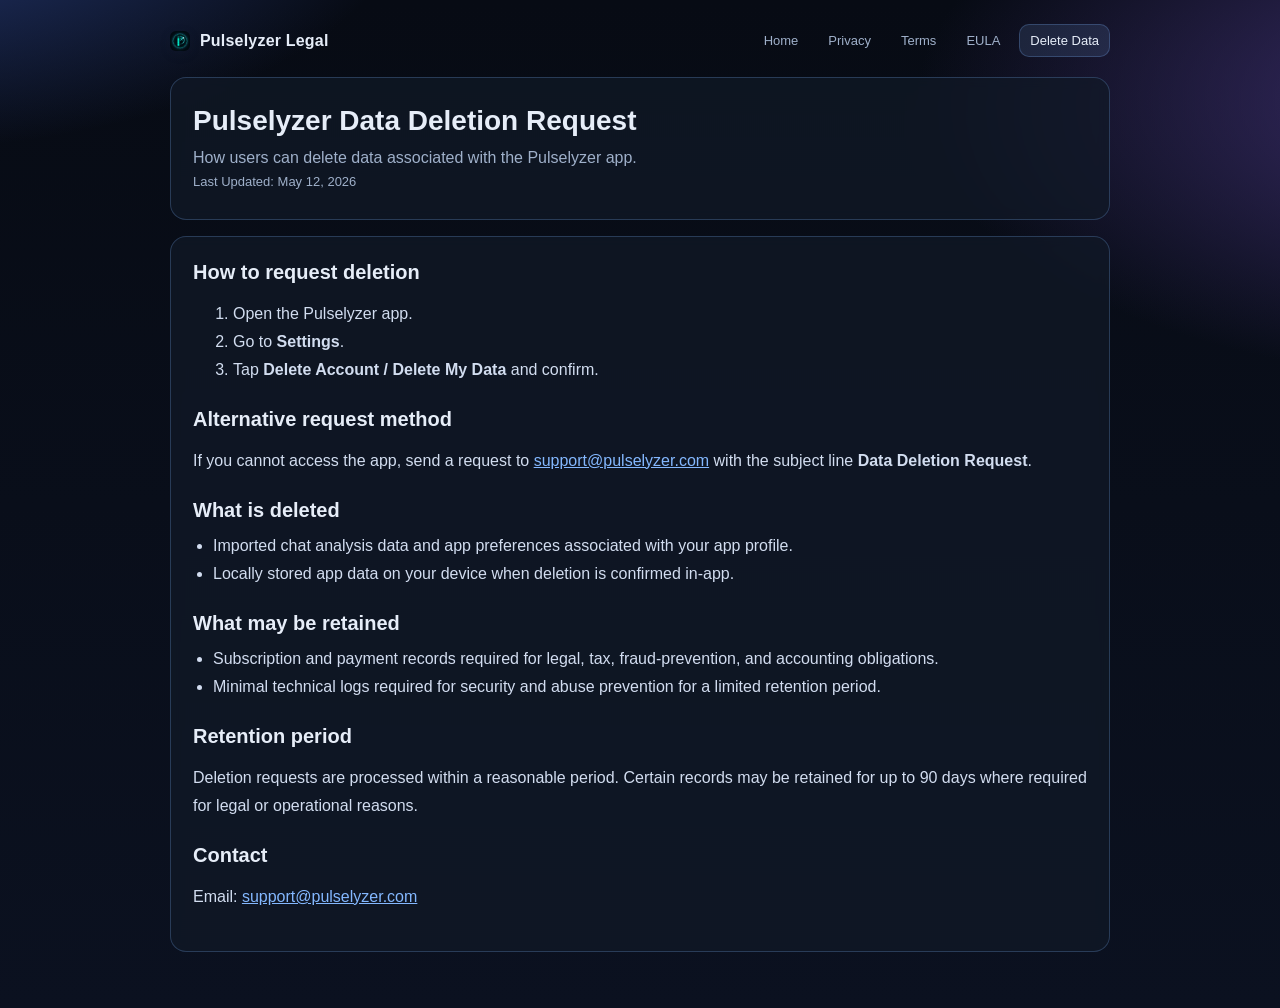
==== data-deletion.html @ 51d7eb60 "Add data deletion request page for Play Console. Provide a dedicated URL with deletion steps, retent" ====
<!doctype html>
<html lang="en">
  <head>
    <meta charset="utf-8" />
    <meta name="viewport" content="width=device-width, initial-scale=1" />
    <title>Pulselyzer Data Deletion Request</title>
    <link rel="stylesheet" href="./styles.css" />
  </head>
  <body>
    <main class="wrap">
      <header class="topbar">
        <a class="brand" href="./index.html">
          <img class="brand-logo" src="./app_icon.png" alt="Pulselyzer logo" />
          <span>Pulselyzer Legal</span>
        </a>
        <nav class="nav">
          <a href="./index.html">Home</a>
          <a href="./privacy.html">Privacy</a>
          <a href="./terms.html">Terms</a>
          <a href="./eula.html">EULA</a>
          <a class="active" href="./data-deletion.html">Delete Data</a>
        </nav>
      </header>

      <section class="hero">
        <h1>Pulselyzer Data Deletion Request</h1>
        <p>How users can delete data associated with the Pulselyzer app.</p>
        <p class="meta">Last Updated: May 12, 2026</p>
      </section>

      <section class="panel">
        <h2>How to request deletion</h2>
        <ol>
          <li>Open the Pulselyzer app.</li>
          <li>Go to <strong>Settings</strong>.</li>
          <li>Tap <strong>Delete Account / Delete My Data</strong> and confirm.</li>
        </ol>

        <h2>Alternative request method</h2>
        <p>
          If you cannot access the app, send a request to
          <a href="mailto:support@pulselyzer.com">support@pulselyzer.com</a>
          with the subject line <strong>Data Deletion Request</strong>.
        </p>

        <h2>What is deleted</h2>
        <ul>
          <li>Imported chat analysis data and app preferences associated with your app profile.</li>
          <li>Locally stored app data on your device when deletion is confirmed in-app.</li>
        </ul>

        <h2>What may be retained</h2>
        <ul>
          <li>Subscription and payment records required for legal, tax, fraud-prevention, and accounting obligations.</li>
          <li>Minimal technical logs required for security and abuse prevention for a limited retention period.</li>
        </ul>

        <h2>Retention period</h2>
        <p>
          Deletion requests are processed within a reasonable period. Certain records may be retained for up to 90 days where
          required for legal or operational reasons.
        </p>

        <h2>Contact</h2>
        <p>Email: <a href="mailto:support@pulselyzer.com">support@pulselyzer.com</a></p>
      </section>
    </main>
  </body>
</html>
---- styles.css ----
:root {
  --bg: #070b14;
  --bg-soft: #0e1628;
  --card: rgba(17, 25, 40, 0.72);
  --border: rgba(125, 180, 255, 0.24);
  --text: #e6edf8;
  --muted: #9fb0ca;
  --accent: #84b8ff;
  --accent-2: #7a8cff;
}

* {
  box-sizing: border-box;
}

body {
  margin: 0;
  font-family: Inter, Segoe UI, Roboto, Arial, Helvetica, sans-serif;
  color: var(--text);
  background:
    radial-gradient(900px 420px at -10% -10%, #263a78 0%, transparent 60%),
    radial-gradient(1000px 460px at 120% 10%, #3e2f70 0%, transparent 62%),
    linear-gradient(180deg, #070b14 0%, #0b1120 100%);
  min-height: 100vh;
}

.wrap {
  max-width: 980px;
  margin: 0 auto;
  padding: 24px 20px 56px;
}

.topbar {
  display: flex;
  align-items: center;
  justify-content: space-between;
  gap: 12px;
  margin-bottom: 20px;
}

.brand {
  display: inline-flex;
  align-items: center;
  gap: 10px;
  color: var(--text);
  text-decoration: none;
  font-weight: 700;
  letter-spacing: 0.2px;
}

.brand-logo {
  width: 20px;
  height: 20px;
  border-radius: 6px;
  object-fit: cover;
  box-shadow: 0 3px 10px rgba(20, 30, 52, 0.28);
}

.nav {
  display: flex;
  flex-wrap: wrap;
  gap: 8px;
}

.nav a {
  text-decoration: none;
  color: var(--muted);
  border: 1px solid transparent;
  padding: 8px 10px;
  border-radius: 10px;
  font-size: 13px;
  transition: 0.2s ease;
}

.nav a:hover,
.nav a.active {
  color: var(--text);
  border-color: var(--border);
  background: rgba(132, 184, 255, 0.12);
}

.hero,
.panel {
  background: var(--card);
  border: 1px solid var(--border);
  border-radius: 16px;
  backdrop-filter: blur(6px);
}

.hero {
  padding: 26px 22px;
  margin-bottom: 16px;
}

.hero h1 {
  margin: 0 0 6px;
  font-size: 28px;
  line-height: 1.2;
}

.hero p {
  margin: 0;
  color: var(--muted);
  line-height: 1.7;
}

.panel {
  padding: 24px 22px;
}

.panel h2 {
  font-size: 20px;
  margin: 24px 0 8px;
}

.panel h2:first-child {
  margin-top: 0;
}

.panel p,
.panel li {
  color: #d2ddf0;
  line-height: 1.75;
}

.panel ul {
  margin: 10px 0 0;
  padding-left: 20px;
}

.meta {
  margin: 8px 0 0;
  font-size: 13px;
  color: var(--muted);
}

.grid {
  display: grid;
  grid-template-columns: repeat(auto-fit, minmax(220px, 1fr));
  gap: 12px;
}

.tile {
  display: block;
  text-decoration: none;
  color: inherit;
  background: rgba(132, 184, 255, 0.08);
  border: 1px solid var(--border);
  border-radius: 14px;
  padding: 16px;
  transition: 0.2s ease;
}

.tile:hover {
  transform: translateY(-1px);
  background: rgba(132, 184, 255, 0.14);
}

.tile-title {
  font-weight: 600;
  margin-bottom: 6px;
}

.tile-desc {
  margin: 0;
  color: var(--muted);
  line-height: 1.6;
  font-size: 14px;
}

a {
  color: var(--accent);
}

a:hover {
  color: var(--accent-2);
}
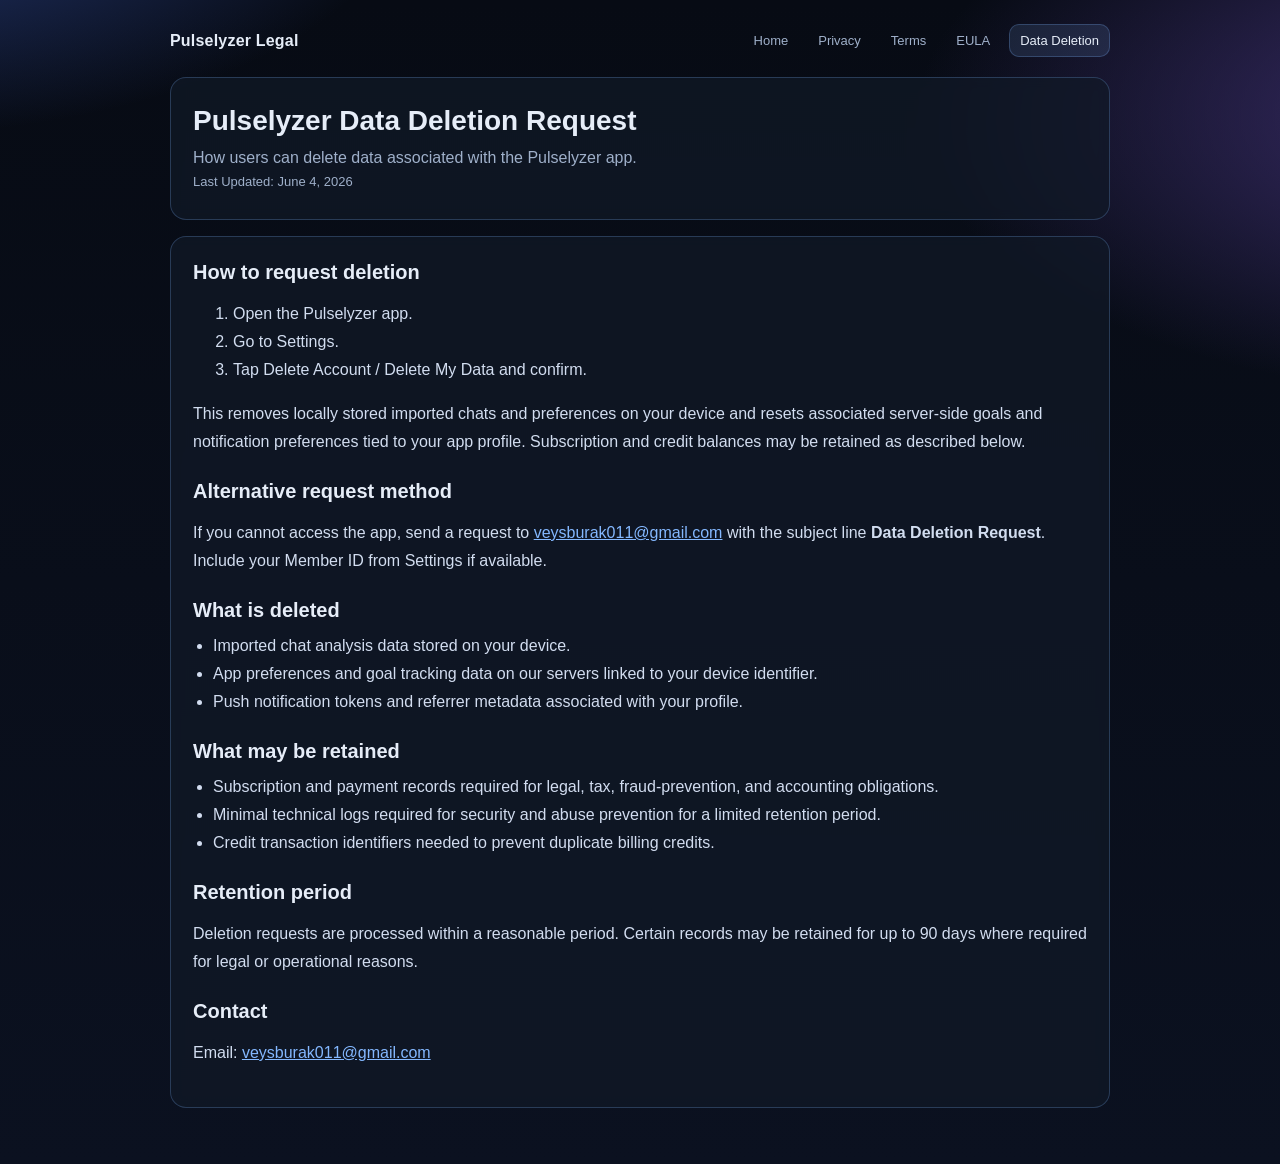
==== commit 1e859802: "Update data-deletion.html" ====
--- a/data-deletion.html
+++ b/data-deletion.html
@@ -9,60 +9,68 @@
   <body>
     <main class="wrap">
       <header class="topbar">
-        <a class="brand" href="./index.html">
-          <img class="brand-logo" src="./app_icon.png" alt="Pulselyzer logo" />
-          <span>Pulselyzer Legal</span>
-        </a>
+        <div class="brand">Pulselyzer Legal</div>
         <nav class="nav">
           <a href="./index.html">Home</a>
           <a href="./privacy.html">Privacy</a>
           <a href="./terms.html">Terms</a>
           <a href="./eula.html">EULA</a>
-          <a class="active" href="./data-deletion.html">Delete Data</a>
+          <a class="active" href="./data-deletion.html">Data Deletion</a>
         </nav>
       </header>
 
       <section class="hero">
         <h1>Pulselyzer Data Deletion Request</h1>
         <p>How users can delete data associated with the Pulselyzer app.</p>
-        <p class="meta">Last Updated: May 12, 2026</p>
+        <p class="meta">Last Updated: June 4, 2026</p>
       </section>
 
       <section class="panel">
         <h2>How to request deletion</h2>
         <ol>
           <li>Open the Pulselyzer app.</li>
-          <li>Go to <strong>Settings</strong>.</li>
-          <li>Tap <strong>Delete Account / Delete My Data</strong> and confirm.</li>
+          <li>Go to Settings.</li>
+          <li>Tap Delete Account / Delete My Data and confirm.</li>
         </ol>
+        <p>
+          This removes locally stored imported chats and preferences on your device and resets associated
+          server-side goals and notification preferences tied to your app profile. Subscription and credit
+          balances may be retained as described below.
+        </p>
 
         <h2>Alternative request method</h2>
         <p>
           If you cannot access the app, send a request to
-          <a href="mailto:support@pulselyzer.com">support@pulselyzer.com</a>
-          with the subject line <strong>Data Deletion Request</strong>.
+          <a href="mailto:veysburak011@gmail.com">veysburak011@gmail.com</a>
+          with the subject line <strong>Data Deletion Request</strong>. Include your Member ID from Settings
+          if available.
         </p>
 
         <h2>What is deleted</h2>
         <ul>
-          <li>Imported chat analysis data and app preferences associated with your app profile.</li>
-          <li>Locally stored app data on your device when deletion is confirmed in-app.</li>
+          <li>Imported chat analysis data stored on your device.</li>
+          <li>App preferences and goal tracking data on our servers linked to your device identifier.</li>
+          <li>Push notification tokens and referrer metadata associated with your profile.</li>
         </ul>
 
         <h2>What may be retained</h2>
         <ul>
           <li>Subscription and payment records required for legal, tax, fraud-prevention, and accounting obligations.</li>
           <li>Minimal technical logs required for security and abuse prevention for a limited retention period.</li>
+          <li>Credit transaction identifiers needed to prevent duplicate billing credits.</li>
         </ul>
 
         <h2>Retention period</h2>
         <p>
-          Deletion requests are processed within a reasonable period. Certain records may be retained for up to 90 days where
-          required for legal or operational reasons.
+          Deletion requests are processed within a reasonable period. Certain records may be retained for up
+          to 90 days where required for legal or operational reasons.
         </p>
 
         <h2>Contact</h2>
-        <p>Email: <a href="mailto:support@pulselyzer.com">support@pulselyzer.com</a></p>
+        <p>
+          Email:
+          <a href="mailto:veysburak011@gmail.com">veysburak011@gmail.com</a>
+        </p>
       </section>
     </main>
   </body>
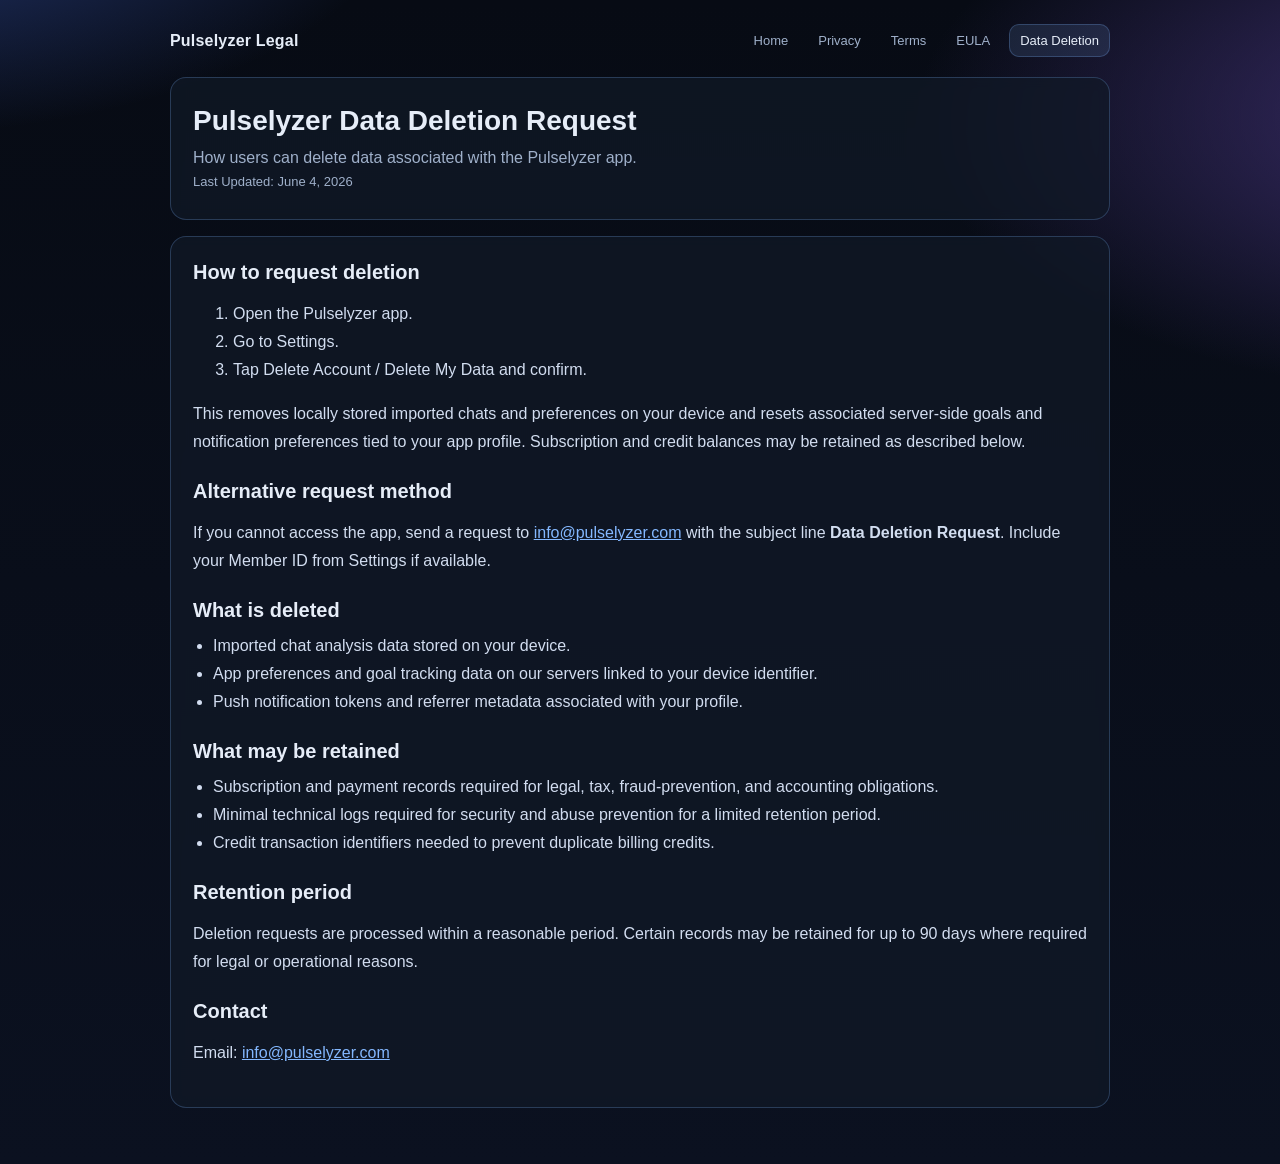
==== commit 24cae606: "Configure custom domain for legal pages" ====
--- a/data-deletion.html
+++ b/data-deletion.html
@@ -41,7 +41,7 @@
         <h2>Alternative request method</h2>
         <p>
           If you cannot access the app, send a request to
-          <a href="mailto:veysburak011@gmail.com">veysburak011@gmail.com</a>
+          <a href="mailto:info@pulselyzer.com">info@pulselyzer.com</a>
           with the subject line <strong>Data Deletion Request</strong>. Include your Member ID from Settings
           if available.
         </p>
@@ -69,7 +69,7 @@
         <h2>Contact</h2>
         <p>
           Email:
-          <a href="mailto:veysburak011@gmail.com">veysburak011@gmail.com</a>
+          <a href="mailto:info@pulselyzer.com">info@pulselyzer.com</a>
         </p>
       </section>
     </main>
--- a/styles.css
+++ b/styles.css
@@ -39,21 +39,8 @@
 }
 
 .brand {
-  display: inline-flex;
-  align-items: center;
-  gap: 10px;
-  color: var(--text);
-  text-decoration: none;
   font-weight: 700;
   letter-spacing: 0.2px;
-}
-
-.brand-logo {
-  width: 20px;
-  height: 20px;
-  border-radius: 6px;
-  object-fit: cover;
-  box-shadow: 0 3px 10px rgba(20, 30, 52, 0.28);
 }
 
 .nav {
